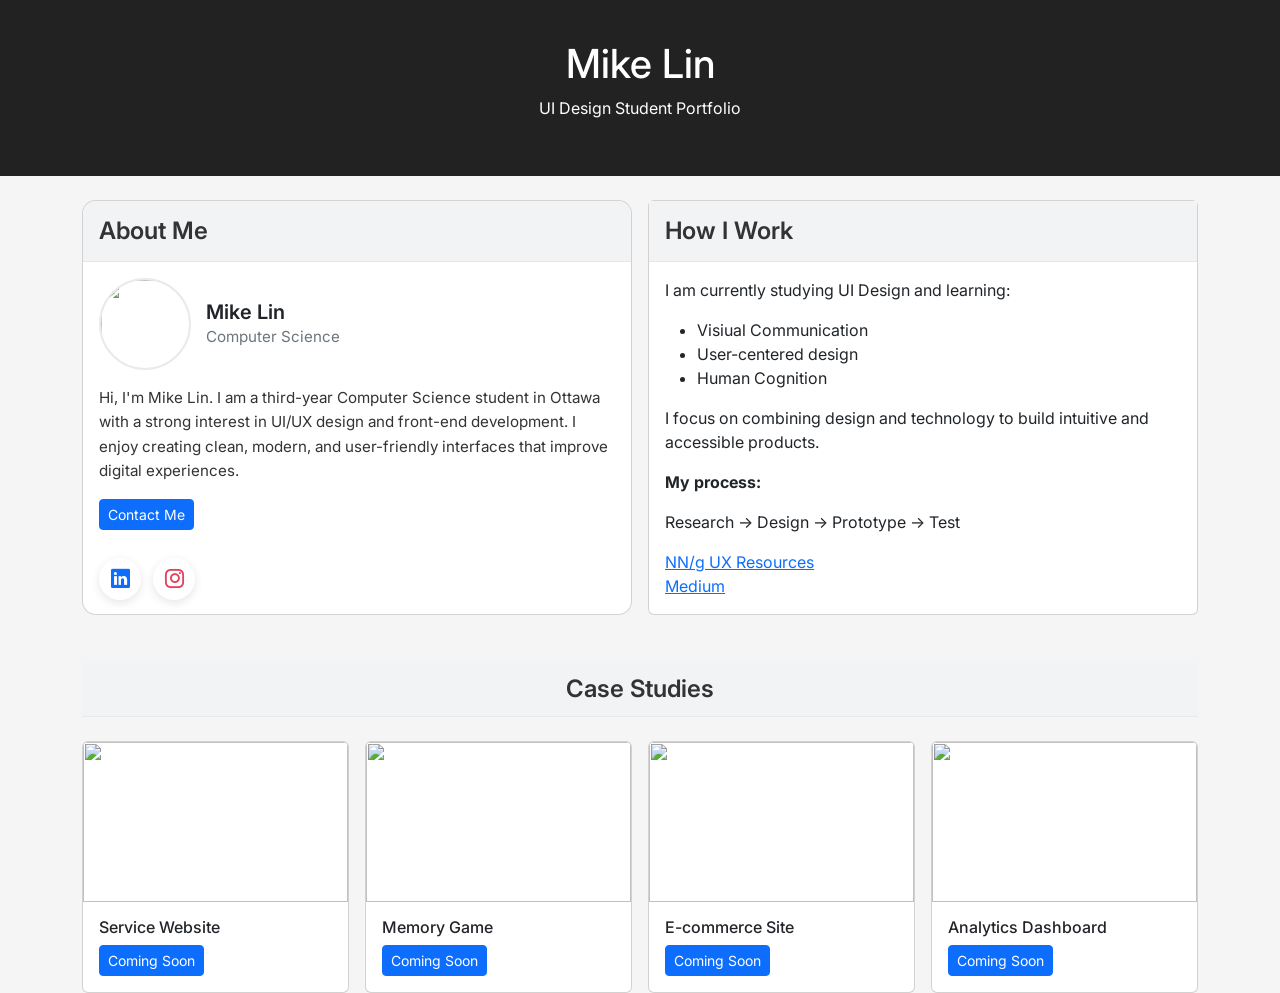
==== index.html @ 44c94b01 "Bootstrap code" ====
<!DOCTYPE html>
<html lang="en">

<head>
<meta charset="UTF-8">
<meta name="viewport" content="width=device-width, initial-scale=1">

<title>My Portfolio</title>

<link href="https://cdn.jsdelivr.net/npm/bootstrap@5.3.3/dist/css/bootstrap.min.css" rel="stylesheet">
<link href="https://cdn.jsdelivr.net/npm/bootstrap-icons@1.11.3/font/bootstrap-icons.css" rel="stylesheet">
<link href="https://fonts.googleapis.com/css2?family=Inter:wght@300;400;500;600&display=swap" rel="stylesheet">

<style>
body {
    background: #f5f5f5;
    overflow-x: hidden;
	font-family: 'Inter', sans-serif;
}


/* HERO */
.hero {
    background: #222;
    color: white;
    padding: 40px;
    text-align: center;
}

/* CASE STUDIES */
.case-img {
    height: 160px;
    object-fit: cover;
}

.card:hover {
    transform: translateY(-5px);
    transition: 0.3s;
}

/* =========================
   SECTION TITLE BAR (NEW)
========================= */

.section-bar {
    background: #f1f3f5;
    padding: 12px 16px;
    border-bottom: 1px solid #e5e7eb;

    font-size: 24px;
    font-weight: 600;

    color: #333;
}

/* =========================
   PROFILE CARD STYLE
========================= */

.about-card {
    padding: 0;
    position: relative;
    border-radius: 14px;
    overflow: hidden;
}

/* TOP SECTION */
.profile-top {
    display: flex;
    gap: 15px;
    align-items: center;
    padding: 16px;
}

/* IMAGE */
.profile-img {
    width: 92px;
    height: 92px;
    border-radius: 50%;
    object-fit: cover;
    border: 2px solid #eaeaea;
}

/* NAME + TITLE */
.profile-info h4 {
    margin: 0;
    font-size: 1.25rem;
    font-weight: 600;
}

.profile-info span {
    color: #6c757d;
    font-size: 0.95rem;
}

/* INTRO TEXT */
.profile-text {
    padding: 0 16px 16px 16px;
    font-size: 0.95rem;
    line-height: 1.6;
    color: #333;
}

/* =========================
   SOCIAL ICONS (BOTTOM LEFT)
========================= */

.social-bar {
    position: absolute;
    bottom: 14px;
    left: 16px;
    display: flex;
    gap: 12px;
}

.social-bar a {
    width: 42px;
    height: 42px;

    display: flex;
    align-items: center;
    justify-content: center;

    border-radius: 50%;

    background: white;

    font-size: 1.2rem;

    box-shadow: 0 3px 10px rgba(0,0,0,0.10);
    transition: all 0.25s ease;
    text-decoration: none;
}

/* LINKEDIN */
.social-bar a.linkedin {
    color: #0A66C2;
}

/* INSTAGRAM */
.social-bar a.instagram {
    color: #E4405F;
}

/* INSTAGRAM COLOR */
.social-bar a.instagram:hover {
    background: #e4405f;
}

.social-bar a:hover {
    transform: translateY(-3px) scale(1.08);
    background: #0d6efd;
    color: white;
}


/* =========================
   POPUP STYLE
========================= */

.popup-overlay {
    position: fixed;
    top: 0;
    left: 0;
    width: 100%;
    height: 100%;

    background: rgba(0,0,0,0.5);

    display: none;
    align-items: center;
    justify-content: center;

    z-index: 9999;
}

.popup-box {
    background: white;
    padding: 20px;
    border-radius: 12px;
    width: 280px;
    text-align: center;

    box-shadow: 0 10px 30px rgba(0,0,0,0.2);
}

.popup-box h5 {
    margin-bottom: 10px;
}

.popup-box p {
    font-size: 14px;
    margin-bottom: 15px;
    color: #333;
}

</style>
</head>

<body>

<!-- HERO -->
<div class="hero">
    <h1>Mike Lin</h1>
    <p>UI Design Student Portfolio</p>
</div>

<div class="container mt-4">

    <div class="row g-3">

        <!-- ABOUT -->
        <div class="col-md-6">
            <div class="card about-card h-100">

                <!-- SECTION BAR -->
                <div class="section-bar">About Me</div>

                <!-- TOP -->
                <div class="profile-top">
                    <img class="profile-img" src="./MikeLin.jpg">

                    <div class="profile-info">
                        <h4>Mike Lin</h4>
                        <span>Computer Science</span>
                    </div>
                </div>
				
				

                <!-- INTRO -->
                <div class="profile-text">
                    Hi, I'm Mike Lin. I am a third-year Computer Science student in Ottawa with a strong interest in UI/UX design and front-end development. I enjoy creating clean, modern, and user-friendly interfaces that improve digital experiences.
				           <!-- CONTACT BUTTON -->
							<div class="mt-3">
							   <button class="btn btn-primary btn-sm" onclick="openPopup()">
								Contact Me
							   </button>
							</div>
                </div>

                <!-- SOCIAL ICONS -->
                <div class="social-bar">
                    <a href="https://www.linkedin.com/in/mike-lin-36a91233a/" target="_blank">
                        <i class="bi bi-linkedin"></i>
                    </a>

                    <a class="instagram" href="https://www.instagram.com/mikelin841?igsh=bzloZW9sZDd4eHA1" target="_blank">
                        <i class="bi bi-instagram"></i>
                    </a>
                </div>

            </div>
        </div>

        <!-- HOW I WORK -->
        <div class="col-md-6">
            <div class="card h-100">

                <!-- SECTION BAR -->
                <div class="section-bar">How I Work</div>

                <div class="p-3">

                    <p>I am currently studying UI Design and learning:</p>
					<ul>
					    <li>Visiual Communication</li>
                        <li>User-centered design</li>
                        <li>Human Cognition</li>
                    </ul>

                    <p>
                        I focus on combining design and technology to build intuitive and accessible products.
                    </p>

                    <p><b>My process:</b></p>
                    <p>Research → Design → Prototype → Test</p>

                    <a href="https://www.nngroup.com/" target="_blank">NN/g UX Resources</a>
                    <br>
                    <a href="https://medium.com" target="_blank">Medium</a>

                </div>
            </div>
        </div>

    </div>

    <!-- CASE STUDIES -->
    <h3 class="section-bar text-center mt-5">Case Studies</h3>
    <div class="row g-3 mt-2">

        <div class="col-12 col-md-6 col-lg-3">
            <div class="card">
                <img class="case-img card-img-top" src="./servicewebsite.jpg">
                <div class="card-body">
                    <h6>Service Website</h6>
                    <button class="btn btn-primary btn-sm">Coming Soon</button>
                </div>
            </div>
        </div>

        <div class="col-12 col-md-6 col-lg-3">
            <div class="card">
                <img class="case-img card-img-top" src="./memorygame.jpg">
                <div class="card-body">
                    <h6>Memory Game</h6>
                    <button class="btn btn-primary btn-sm">Coming Soon</button>
                </div>
            </div>
        </div>

        <div class="col-12 col-md-6 col-lg-3">
            <div class="card">
                <img class="case-img card-img-top" src="./ecommerce.jpg">
                <div class="card-body">
                    <h6>E-commerce Site</h6>
                    <button class="btn btn-primary btn-sm">Coming Soon</button>
                </div>
            </div>
        </div>

        <div class="col-12 col-md-6 col-lg-3">
            <div class="card">
                <img class="case-img card-img-top" src="./analytic.jpg">
                <div class="card-body">
                    <h6>Analytics Dashboard</h6>
                    <button class="btn btn-primary btn-sm">Coming Soon</button>
                </div>
            </div>
        </div>

    </div>

</div>

<!-- EMAIL POPUP -->
<div id="emailPopup" class="popup-overlay">
    <div class="popup-box">
        <h5>Contact Email</h5>
        <p id="emailText">zlin124@uottawa.ca</p>

        <button class="btn btn-outline-primary btn-sm" onclick="copyEmail()">
            Copy Email
        </button>

        <button class="btn btn-secondary btn-sm" onclick="closePopup()">
            Close
        </button>
    </div>
</div>

<script>
function openPopup() {
    document.getElementById("emailPopup").style.display = "flex";
}

function closePopup() {
    document.getElementById("emailPopup").style.display = "none";
}

function copyEmail() {
    const email = document.getElementById("emailText").innerText;

    navigator.clipboard.writeText(email).then(() => {
        alert("Email copied: " + email);
    });
}
</script>
</body>
</html>
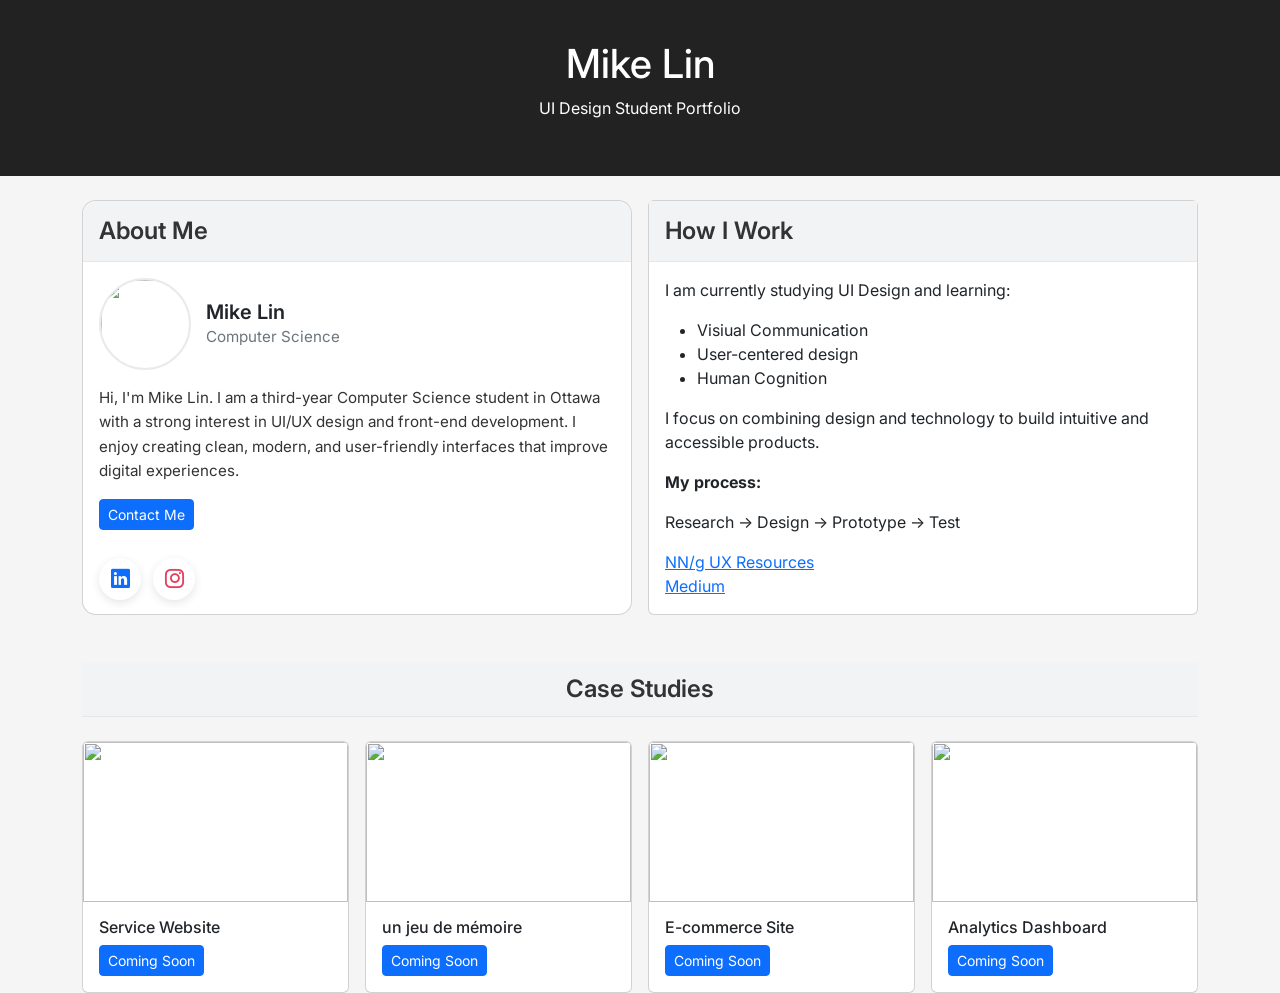
==== commit 75d63710: "finalized" ====
--- a/index.html
+++ b/index.html
@@ -304,7 +304,7 @@
             <div class="card">
                 <img class="case-img card-img-top" src="./memorygame.jpg">
                 <div class="card-body">
-                    <h6>Memory Game</h6>
+                    <h6>un jeu de mémoire</h6>
                     <button class="btn btn-primary btn-sm">Coming Soon</button>
                 </div>
             </div>
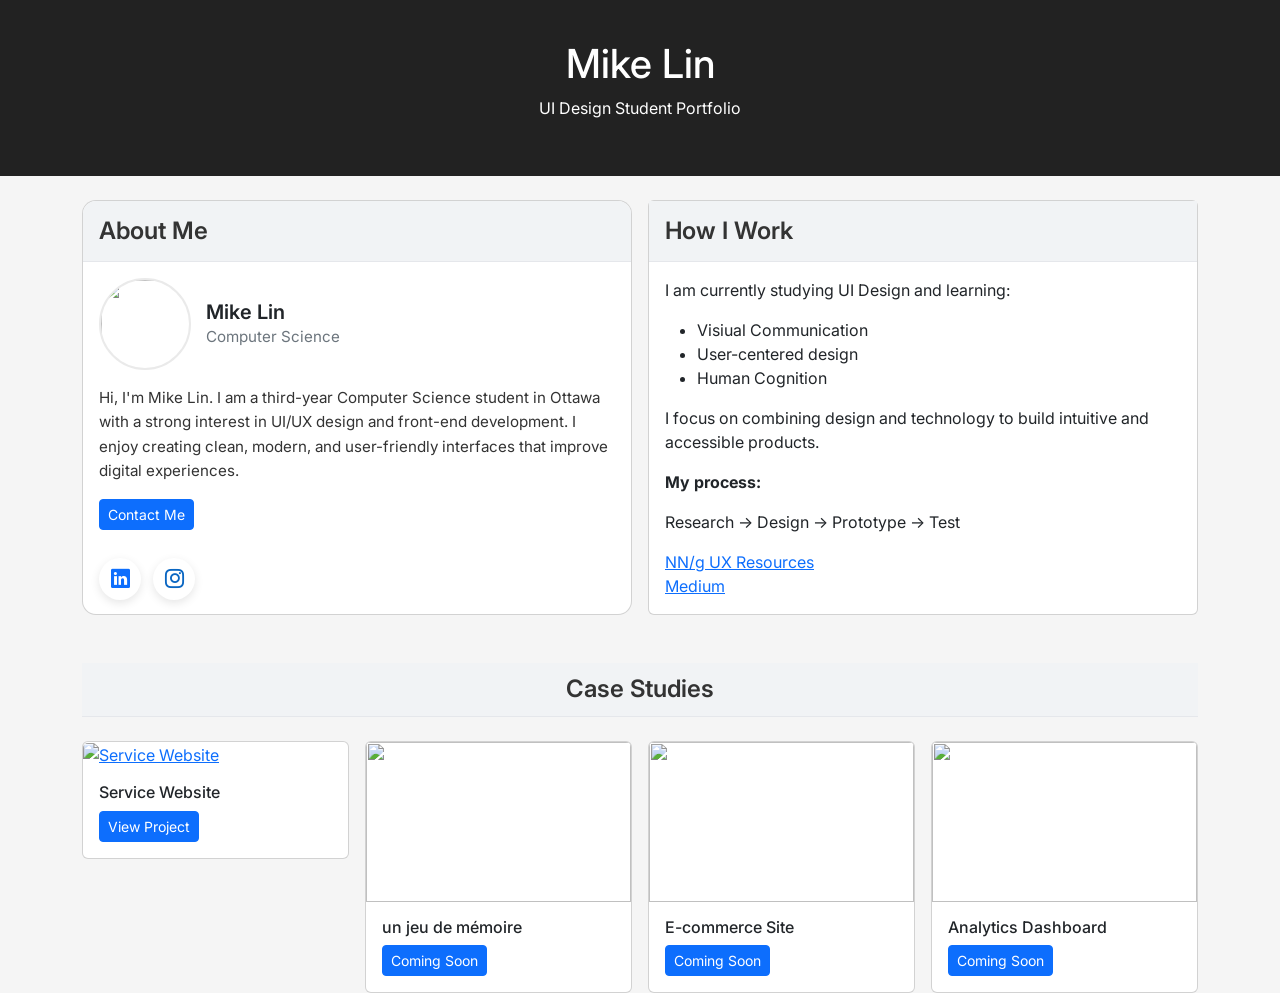
==== commit 8e85dec8: "A2" ====
--- a/index.html
+++ b/index.html
@@ -139,12 +139,12 @@
 
 /* INSTAGRAM */
 .social-bar a.instagram {
-    color: #E4405F;
+    color: #0A66C2;
 }
 
 /* INSTAGRAM COLOR */
 .social-bar a.instagram:hover {
-    background: #e4405f;
+    background: #0A66C2;
 }
 
 .social-bar a:hover {
@@ -292,14 +292,19 @@
 
         <div class="col-12 col-md-6 col-lg-3">
             <div class="card">
-                <img class="case-img card-img-top" src="./servicewebsite.jpg">
+			<a href=" https://300350502-a2.netlify.app/" target="_blank">
+                <img class="case-img card-img-top" src="./servicewebsite.jpg" alt="Service Website">
+			</a>
                 <div class="card-body">
                     <h6>Service Website</h6>
-                    <button class="btn btn-primary btn-sm">Coming Soon</button>
-                </div>
-            </div>
-        </div>
-
+					<a href=" https://300350502-a2.netlify.app/" target="_blank">
+                    <button class="btn btn-primary btn-sm">View Project</button>
+					</a>
+                </div>
+            </div>
+        </div>
+		
+		
         <div class="col-12 col-md-6 col-lg-3">
             <div class="card">
                 <img class="case-img card-img-top" src="./memorygame.jpg">
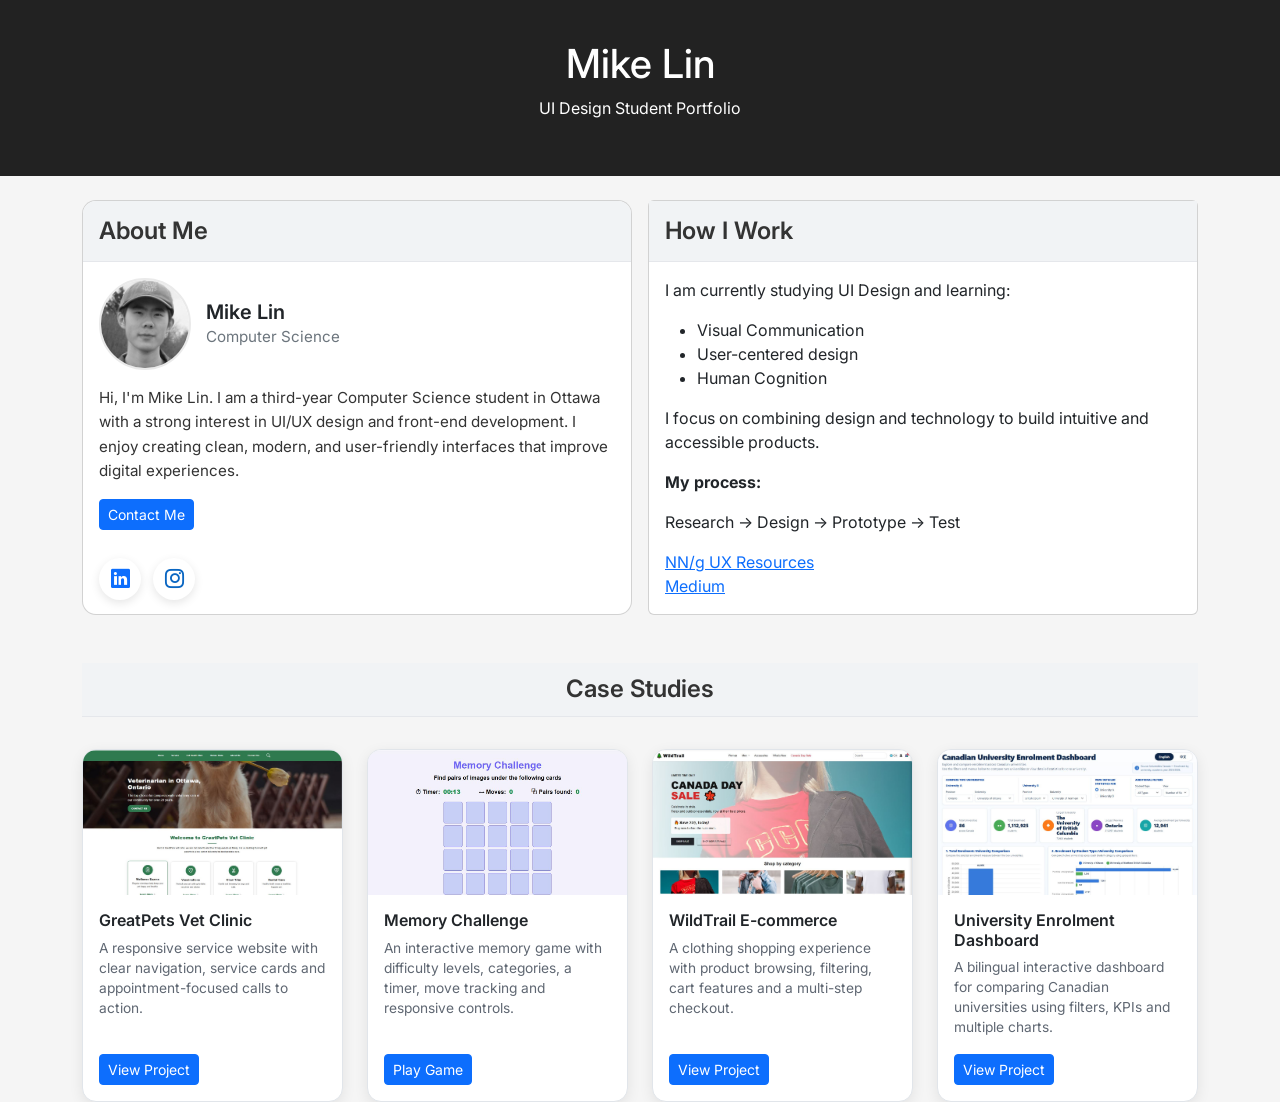
==== commit 5bdaa685: "a1" ====
--- a/index.html
+++ b/index.html
@@ -28,14 +28,81 @@
 }
 
 /* CASE STUDIES */
+.project-card {
+    height: 100%;
+    border: 1px solid #e1e5ea;
+    border-radius: 14px;
+    overflow: hidden;
+    box-shadow: 0 4px 14px rgba(0, 0, 0, 0.08);
+    transition: transform 0.25s ease, box-shadow 0.25s ease;
+}
+
+.project-card:hover {
+    transform: translateY(-6px);
+    box-shadow: 0 12px 26px rgba(0, 0, 0, 0.14);
+}
+
+.project-image-link {
+    display: block;
+    overflow: hidden;
+    background: #eef1f5;
+}
+
 .case-img {
-    height: 160px;
+    width: 100%;
+    aspect-ratio: 16 / 9;
     object-fit: cover;
-}
-
-.card:hover {
-    transform: translateY(-5px);
-    transition: 0.3s;
+    object-position: center;
+    display: block;
+    transition: transform 0.3s ease;
+}
+
+.project-card:hover .case-img {
+    transform: scale(1.025);
+}
+
+.project-card .card-body {
+    min-height: 150px;
+    display: flex;
+    flex-direction: column;
+    align-items: flex-start;
+}
+
+.project-card h6 {
+    font-size: 1rem;
+    font-weight: 600;
+    margin-bottom: 8px;
+}
+
+.project-description {
+    color: #5f6772;
+    font-size: 0.86rem;
+    line-height: 1.45;
+    margin-bottom: 16px;
+}
+
+.project-card .btn {
+    margin-top: auto;
+}
+
+.project-image-link:focus-visible,
+.project-card .btn:focus-visible {
+    outline: 3px solid rgba(13, 110, 253, 0.35);
+    outline-offset: 3px;
+}
+/*
+.service-img { object-position: center 38%; }
+.memory-img  { object-position: center 30%; }
+.shop-img    { object-position: center 28%; }
+.dashboard-img { object-position: center top; }
+*/
+
+/* ===== Project thumbnail positioning ===== */
+.service-img,
+.memory-img,
+.shop-img,
+.dashboard-img {
+    object-position: center top;
 }
 
 /* =========================
@@ -264,7 +331,7 @@
 
                     <p>I am currently studying UI Design and learning:</p>
 					<ul>
-					    <li>Visiual Communication</li>
+					    <li>Visual Communication</li>
                         <li>User-centered design</li>
                         <li>Human Cognition</li>
                     </ul>
@@ -288,51 +355,58 @@
 
     <!-- CASE STUDIES -->
     <h3 class="section-bar text-center mt-5">Case Studies</h3>
-    <div class="row g-3 mt-2">
+    <div class="row g-4 mt-2">
 
         <div class="col-12 col-md-6 col-lg-3">
-            <div class="card">
-			<a href=" https://300350502-a2.netlify.app/" target="_blank">
-                <img class="case-img card-img-top" src="./servicewebsite.jpg" alt="Service Website">
-			</a>
+            <article class="card project-card">
+                <a class="project-image-link" href="https://300350502-a2.netlify.app/" target="_blank" rel="noopener noreferrer" aria-label="Open GreatPets Vet Clinic service website">
+                    <img class="case-img service-img card-img-top" src="./servicewebsite2.jpg" alt="Homepage of the GreatPets Vet Clinic service website">
+                </a>
                 <div class="card-body">
-                    <h6>Service Website</h6>
-					<a href=" https://300350502-a2.netlify.app/" target="_blank">
-                    <button class="btn btn-primary btn-sm">View Project</button>
-					</a>
-                </div>
-            </div>
-        </div>
-		
-		
+                    <h6>GreatPets Vet Clinic</h6>
+                    <p class="project-description">A responsive service website with clear navigation, service cards and appointment-focused calls to action.</p>
+                    <a class="btn btn-primary btn-sm" href="https://300350502-a2.netlify.app/" target="_blank" rel="noopener noreferrer">View Project</a>
+                </div>
+            </article>
+        </div>
+
         <div class="col-12 col-md-6 col-lg-3">
-            <div class="card">
-                <img class="case-img card-img-top" src="./memorygame.jpg">
+            <article class="card project-card">
+                <a class="project-image-link" href="https://300350502-a3.netlify.app/" target="_blank" rel="noopener noreferrer" aria-label="Open Memory Challenge game">
+                    <img class="case-img memory-img card-img-top" src="./memorygame2.jpg" alt="Memory Challenge game with cards, timer, move count and level controls">
+                </a>
                 <div class="card-body">
-                    <h6>un jeu de mémoire</h6>
-                    <button class="btn btn-primary btn-sm">Coming Soon</button>
-                </div>
-            </div>
+                    <h6>Memory Challenge</h6>
+                    <p class="project-description">An interactive memory game with difficulty levels, categories, a timer, move tracking and responsive controls.</p>
+                    <a class="btn btn-primary btn-sm" href="https://300350502-a3.netlify.app/" target="_blank" rel="noopener noreferrer">Play Game</a>
+                </div>
+            </article>
         </div>
 
         <div class="col-12 col-md-6 col-lg-3">
-            <div class="card">
-                <img class="case-img card-img-top" src="./ecommerce.jpg">
+            <article class="card project-card">
+                <a class="project-image-link" href="https://300350502-a4.netlify.app/" target="_blank" rel="noopener noreferrer" aria-label="Open WildTrail e-commerce website">
+                    <img class="case-img shop-img card-img-top" src="./ecommerce2.jpg" alt="WildTrail clothing e-commerce homepage with Canada Day sale and shopping categories">
+                </a>
                 <div class="card-body">
-                    <h6>E-commerce Site</h6>
-                    <button class="btn btn-primary btn-sm">Coming Soon</button>
-                </div>
-            </div>
+                    <h6>WildTrail E-commerce</h6>
+                    <p class="project-description">A clothing shopping experience with product browsing, filtering, cart features and a multi-step checkout.</p>
+                    <a class="btn btn-primary btn-sm" href="https://300350502-a4.netlify.app/" target="_blank" rel="noopener noreferrer">View Project</a>
+                </div>
+            </article>
         </div>
 
         <div class="col-12 col-md-6 col-lg-3">
-            <div class="card">
-                <img class="case-img card-img-top" src="./analytic.jpg">
+            <article class="card project-card">
+                <a class="project-image-link" href="https://300350502-a5.netlify.app/" target="_blank" rel="noopener noreferrer" aria-label="Open Canadian University Enrolment Dashboard">
+                    <img class="case-img dashboard-img card-img-top" src="./analytic2.jpg" alt="Canadian University Enrolment Dashboard with filters, KPI cards and four charts">
+                </a>
                 <div class="card-body">
-                    <h6>Analytics Dashboard</h6>
-                    <button class="btn btn-primary btn-sm">Coming Soon</button>
-                </div>
-            </div>
+                    <h6>University Enrolment Dashboard</h6>
+                    <p class="project-description">A bilingual interactive dashboard for comparing Canadian universities using filters, KPIs and multiple charts.</p>
+                    <a class="btn btn-primary btn-sm" href="https://300350502-a5.netlify.app/" target="_blank" rel="noopener noreferrer">View Project</a>
+                </div>
+            </article>
         </div>
 
     </div>
